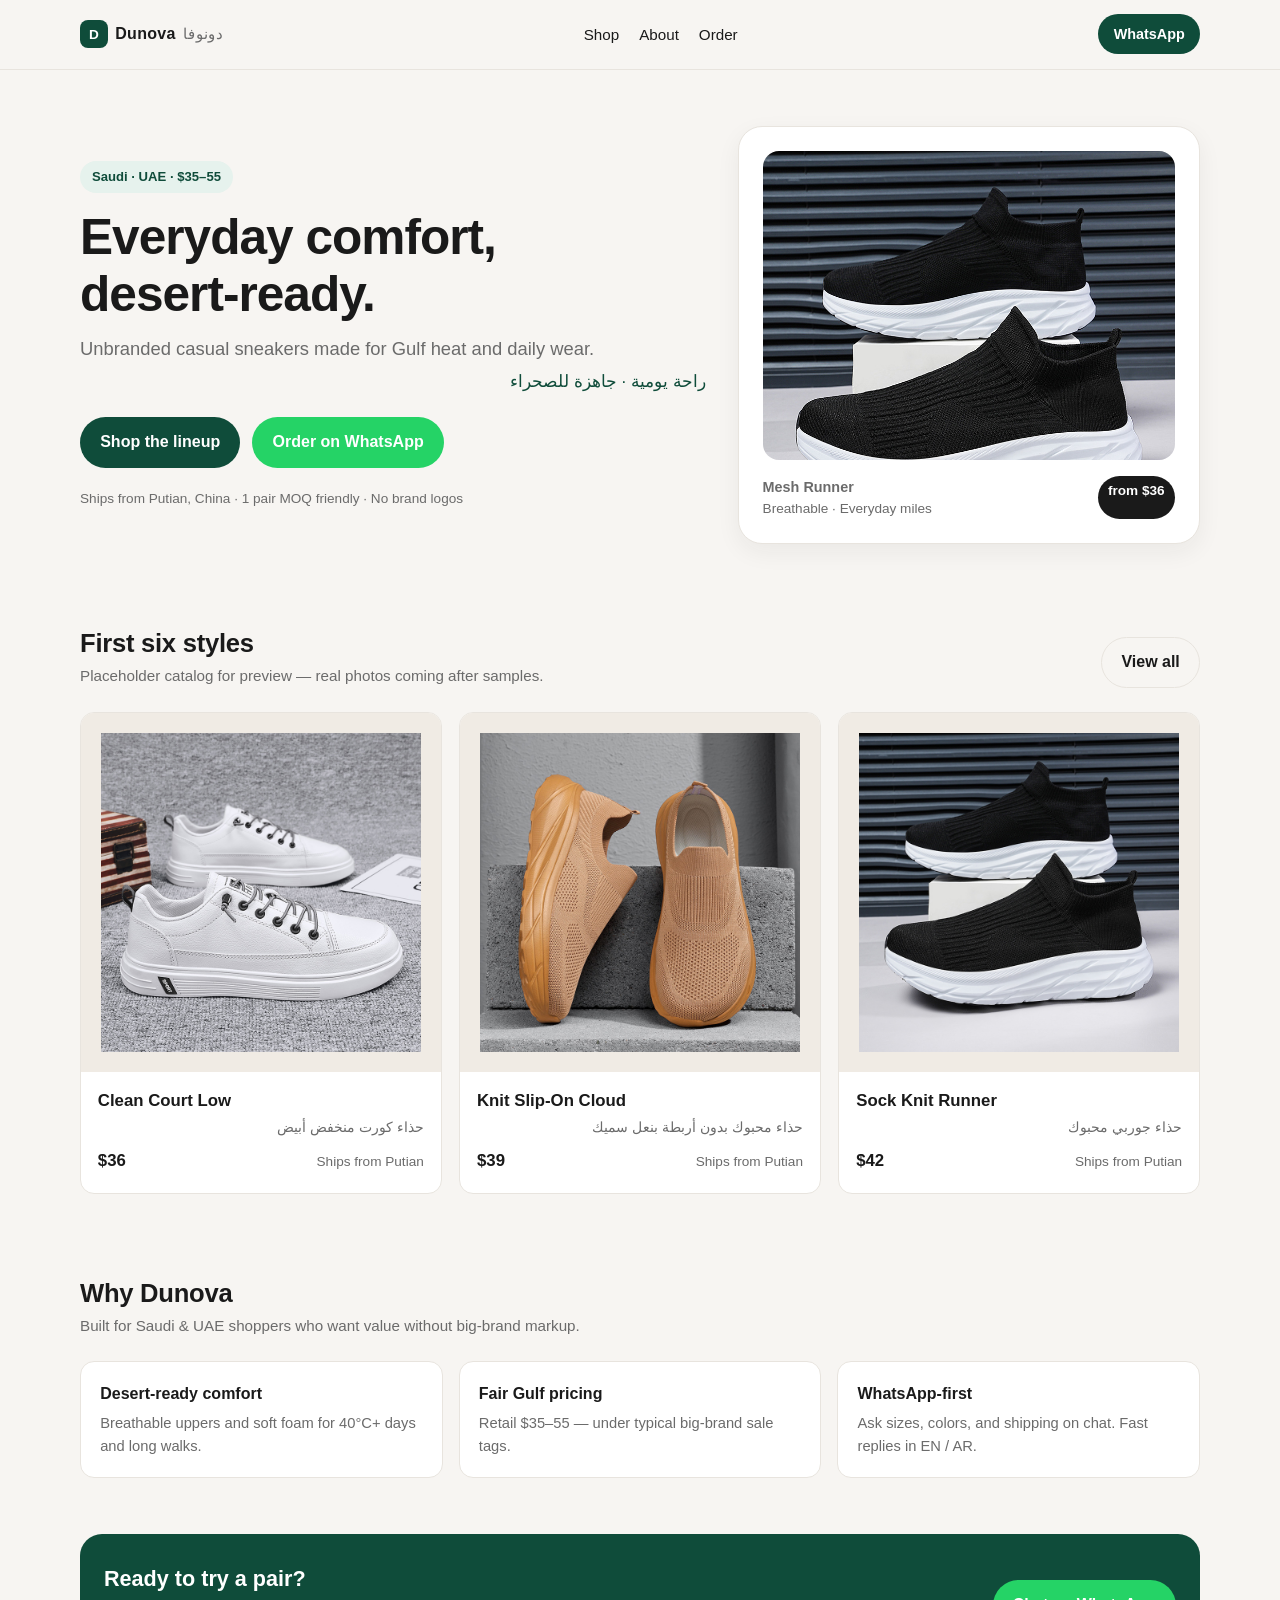
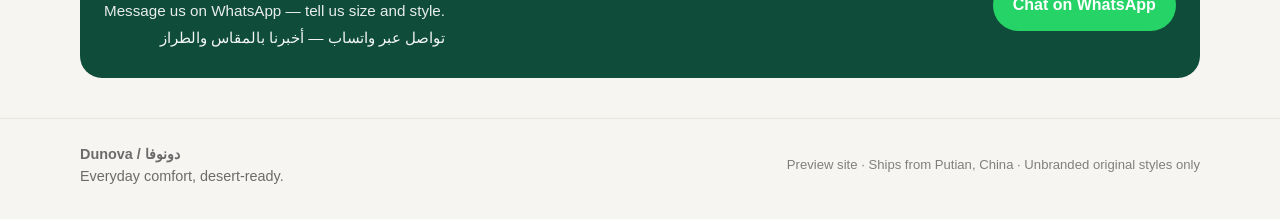
==== index.html @ 98caf00b "Dunova site" ====
<!DOCTYPE html>
<html lang="en">
<head>
  <meta charset="UTF-8" />
  <meta name="viewport" content="width=device-width, initial-scale=1" />
  <title>Dunova — Everyday comfort, desert-ready</title>
  <meta name="description" content="Dunova unbranded casual sneakers for Saudi Arabia and the UAE. $35–55. Ships from Putian, China." />
  <link rel="stylesheet" href="css/style.css" />
</head>
<body>
  <header class="site-header">
    <div class="container nav">
      <a class="logo" href="index.html">
        <span class="mark">D</span>
        <span>Dunova</span>
        <span class="ar">دونوفا</span>
      </a>
      <ul class="nav-links">
        <li><a href="products.html">Shop</a></li>
        <li><a href="about.html">About</a></li>
        <li><a href="#order">Order</a></li>
      </ul>
      <a class="nav-cta" href="https://wa.me/?text=Hi%20Dunova%2C%20I%20want%20to%20order%20sneakers." target="_blank" rel="noopener">WhatsApp</a>
    </div>
  </header>

  <main>
    <section class="container hero">
      <div>
        <div class="hero-badge">Saudi · UAE · $35–55</div>
        <h1>Everyday comfort,<br />desert-ready.</h1>
        <p class="tagline">Unbranded casual sneakers made for Gulf heat and daily wear.</p>
        <p class="tagline-ar">راحة يومية · جاهزة للصحراء</p>
        <div class="hero-actions">
          <a class="btn btn-primary" href="products.html">Shop the lineup</a>
          <a class="btn btn-whatsapp" href="https://wa.me/?text=Hi%20Dunova%2C%20I%20want%20to%20order%20sneakers." target="_blank" rel="noopener">Order on WhatsApp</a>
        </div>
        <p class="muted">Ships from Putian, China · 1 pair MOQ friendly · No brand logos</p>
      </div>
      <aside class="hero-card">
        <div class="visual">
          <img src="images/sock-slipon-1.jpg" alt="Dunova Sock Knit Runner" />
        </div>
        <div class="hero-meta">
          <div>
            <strong>Mesh Runner</strong>
            <div class="muted">Breathable · Everyday miles</div>
          </div>
          <span class="price-chip">from $36</span>
        </div>
      </aside>
    </section>

    <section class="container section">
      <div class="section-head">
        <div>
          <h2>First six styles</h2>
          <p>Placeholder catalog for preview — real photos coming after samples.</p>
        </div>
        <a class="btn btn-ghost" href="products.html">View all</a>
      </div>
      <div class="grid" id="home-grid"></div>
    </section>

    <section class="container section">
      <div class="section-head">
        <div>
          <h2>Why Dunova</h2>
          <p>Built for Saudi &amp; UAE shoppers who want value without big-brand markup.</p>
        </div>
      </div>
      <div class="features">
        <div class="feature">
          <strong>Desert-ready comfort</strong>
          <p>Breathable uppers and soft foam for 40°C+ days and long walks.</p>
        </div>
        <div class="feature">
          <strong>Fair Gulf pricing</strong>
          <p>Retail $35–55 — under typical big-brand sale tags.</p>
        </div>
        <div class="feature">
          <strong>WhatsApp-first</strong>
          <p>Ask sizes, colors, and shipping on chat. Fast replies in EN / AR.</p>
        </div>
      </div>
    </section>

    <section class="container" id="order">
      <div class="cta-band">
        <div>
          <h2>Ready to try a pair?</h2>
          <p>Message us on WhatsApp — tell us size and style.</p>
          <p class="ar">تواصل عبر واتساب — أخبرنا بالمقاس والطراز</p>
        </div>
        <a class="btn btn-whatsapp" href="https://wa.me/?text=Hi%20Dunova%2C%20I%20want%20size%20%26%20style%20info." target="_blank" rel="noopener">Chat on WhatsApp</a>
      </div>
    </section>
  </main>

  <footer class="site-footer">
    <div class="container footer-row">
      <div>
        <strong>Dunova / دونوفا</strong>
        <div>Everyday comfort, desert-ready.</div>
      </div>
      <div class="footer-note">Preview site · Ships from Putian, China · Unbranded original styles only</div>
    </div>
  </footer>

  <script src="js/products.js"></script>
  <script>
    document.getElementById("home-grid").innerHTML =
      window.DUNOVA_PRODUCTS.map(window.dunovaProductCard).join("");
  </script>
</body>
</html>
---- css/style.css ----
:root {
  --bg: #f7f5f2;
  --surface: #ffffff;
  --ink: #1a1a1a;
  --muted: #6b6b6b;
  --accent: #0f4c3a;
  --accent-soft: #e6f2ed;
  --sand: #d4a574;
  --border: #e8e4de;
  --radius: 14px;
  --shadow: 0 8px 24px rgba(26, 26, 26, 0.06);
  --max: 1120px;
  --font: "Segoe UI", "Helvetica Neue", Arial, "Noto Sans Arabic", sans-serif;
}

* { box-sizing: border-box; margin: 0; padding: 0; }

html { scroll-behavior: smooth; }

body {
  font-family: var(--font);
  background: var(--bg);
  color: var(--ink);
  line-height: 1.55;
  min-height: 100vh;
}

a { color: inherit; text-decoration: none; }
img, svg { display: block; max-width: 100%; }

.container { width: min(100% - 2rem, var(--max)); margin-inline: auto; }

/* Header */
.site-header {
  position: sticky;
  top: 0;
  z-index: 50;
  background: rgba(247, 245, 242, 0.92);
  backdrop-filter: blur(10px);
  border-bottom: 1px solid var(--border);
}

.nav {
  display: flex;
  align-items: center;
  justify-content: space-between;
  gap: 1rem;
  padding: 0.9rem 0;
}

.logo {
  display: flex;
  align-items: baseline;
  gap: 0.45rem;
  font-weight: 700;
  letter-spacing: 0.02em;
}

.logo .mark {
  width: 28px;
  height: 28px;
  border-radius: 8px;
  background: var(--accent);
  color: #fff;
  display: grid;
  place-items: center;
  font-size: 0.85rem;
}

.logo .ar {
  font-weight: 500;
  color: var(--muted);
  font-size: 0.95rem;
}

.nav-links {
  display: flex;
  gap: 1.25rem;
  list-style: none;
  font-size: 0.95rem;
}

.nav-links a:hover { color: var(--accent); }

.nav-cta {
  background: var(--accent);
  color: #fff !important;
  padding: 0.55rem 0.95rem;
  border-radius: 999px;
  font-size: 0.9rem;
  font-weight: 600;
}

.nav-cta:hover { filter: brightness(1.08); }

/* Hero */
.hero {
  padding: 3.5rem 0 2.5rem;
  display: grid;
  grid-template-columns: 1.15fr 0.85fr;
  gap: 2rem;
  align-items: center;
}

.hero-badge {
  display: inline-flex;
  align-items: center;
  gap: 0.4rem;
  background: var(--accent-soft);
  color: var(--accent);
  padding: 0.35rem 0.75rem;
  border-radius: 999px;
  font-size: 0.82rem;
  font-weight: 600;
  margin-bottom: 1rem;
}

.hero h1 {
  font-size: clamp(2rem, 4vw, 3.1rem);
  line-height: 1.15;
  letter-spacing: -0.02em;
  margin-bottom: 0.75rem;
}

.hero .tagline {
  font-size: 1.15rem;
  color: var(--muted);
  margin-bottom: 0.35rem;
}

.hero .tagline-ar {
  direction: rtl;
  font-size: 1.05rem;
  color: var(--accent);
  margin-bottom: 1.4rem;
}

.hero-actions {
  display: flex;
  flex-wrap: wrap;
  gap: 0.75rem;
  margin-bottom: 1.25rem;
}

.btn {
  display: inline-flex;
  align-items: center;
  justify-content: center;
  gap: 0.4rem;
  padding: 0.75rem 1.2rem;
  border-radius: 999px;
  font-weight: 600;
  border: 1px solid transparent;
  cursor: pointer;
  transition: 0.15s ease;
}

.btn-primary { background: var(--accent); color: #fff; }
.btn-primary:hover { filter: brightness(1.08); }

.btn-ghost {
  background: transparent;
  border-color: var(--border);
  color: var(--ink);
}
.btn-ghost:hover { border-color: var(--accent); color: var(--accent); }

.btn-whatsapp {
  background: #25d366;
  color: #fff;
}
.btn-whatsapp:hover { filter: brightness(1.05); }

.hero-card {
  background: var(--surface);
  border: 1px solid var(--border);
  border-radius: 24px;
  padding: 1.5rem;
  box-shadow: var(--shadow);
}

.hero-card .visual {
  aspect-ratio: 4/3;
  border-radius: 16px;
  overflow: hidden;
  background: linear-gradient(145deg, #eef6f2, #f4ebe1);
  margin-bottom: 1rem;
}

.hero-meta {
  display: flex;
  justify-content: space-between;
  gap: 1rem;
  font-size: 0.9rem;
  color: var(--muted);
}

.price-chip {
  background: var(--ink);
  color: #fff;
  padding: 0.25rem 0.65rem;
  border-radius: 999px;
  font-weight: 600;
  font-size: 0.85rem;
}

/* Sections */
.section { padding: 2.5rem 0; }
.section-head {
  display: flex;
  justify-content: space-between;
  align-items: end;
  gap: 1rem;
  margin-bottom: 1.5rem;
}
.section-head h2 {
  font-size: 1.6rem;
  letter-spacing: -0.01em;
}
.section-head p { color: var(--muted); font-size: 0.95rem; }

/* Product grid */
.grid {
  display: grid;
  grid-template-columns: repeat(3, 1fr);
  gap: 1.1rem;
}

.card {
  background: var(--surface);
  border: 1px solid var(--border);
  border-radius: var(--radius);
  overflow: hidden;
  transition: transform 0.15s ease, box-shadow 0.15s ease;
}
.card:hover {
  transform: translateY(-3px);
  box-shadow: var(--shadow);
}

.card-media {
  aspect-ratio: 1;
  background: #f0ebe4;
  display: grid;
  place-items: center;
  padding: 1.25rem;
}

.card-body { padding: 1rem 1.05rem 1.2rem; }
.card-body h3 { font-size: 1.05rem; margin-bottom: 0.2rem; }
.card-body .ar-line {
  direction: rtl;
  color: var(--muted);
  font-size: 0.88rem;
  margin-bottom: 0.55rem;
}
.card-foot {
  display: flex;
  justify-content: space-between;
  align-items: center;
}
.price { font-weight: 700; font-size: 1.05rem; }
.muted { color: var(--muted); font-size: 0.85rem; }

/* Features */
.features {
  display: grid;
  grid-template-columns: repeat(3, 1fr);
  gap: 1rem;
}
.feature {
  background: var(--surface);
  border: 1px solid var(--border);
  border-radius: var(--radius);
  padding: 1.2rem;
}
.feature strong { display: block; margin-bottom: 0.35rem; }
.feature p { color: var(--muted); font-size: 0.92rem; }

/* CTA band */
.cta-band {
  margin: 1rem 0 2.5rem;
  background: var(--accent);
  color: #fff;
  border-radius: 22px;
  padding: 1.75rem 1.5rem;
  display: flex;
  justify-content: space-between;
  align-items: center;
  gap: 1rem;
  flex-wrap: wrap;
}
.cta-band h2 { font-size: 1.35rem; margin-bottom: 0.25rem; }
.cta-band p { opacity: 0.9; font-size: 0.95rem; }
.cta-band .ar { direction: rtl; opacity: 0.95; margin-top: 0.2rem; }

/* About / detail */
.page-hero {
  padding: 2.5rem 0 1rem;
}
.page-hero h1 { font-size: clamp(1.8rem, 3vw, 2.4rem); margin-bottom: 0.4rem; }
.page-hero p { color: var(--muted); max-width: 40rem; }

.prose {
  background: var(--surface);
  border: 1px solid var(--border);
  border-radius: var(--radius);
  padding: 1.5rem;
  margin: 1rem 0 2.5rem;
}
.prose p + p { margin-top: 0.9rem; }
.prose .ar-block {
  direction: rtl;
  background: var(--accent-soft);
  color: var(--accent);
  padding: 0.9rem 1rem;
  border-radius: 10px;
  margin-top: 1rem;
}

.detail {
  display: grid;
  grid-template-columns: 1fr 1fr;
  gap: 1.5rem;
  margin: 1rem 0 2.5rem;
}
.detail-media {
  background: var(--surface);
  border: 1px solid var(--border);
  border-radius: 18px;
  padding: 1.5rem;
  display: grid;
  place-items: center;
  min-height: 320px;
}
.detail-info {
  background: var(--surface);
  border: 1px solid var(--border);
  border-radius: 18px;
  padding: 1.5rem;
}
.detail-info h1 { font-size: 1.8rem; margin-bottom: 0.25rem; }
.detail-info .ar-line { direction: rtl; color: var(--muted); margin-bottom: 0.8rem; }
.detail-info .price { font-size: 1.5rem; margin-bottom: 1rem; }
.detail-info ul { margin: 0.8rem 0 1.2rem 1.1rem; color: var(--muted); }
.detail-info li { margin: 0.3rem 0; }
.size-row { display: flex; flex-wrap: wrap; gap: 0.4rem; margin: 0.8rem 0 1.2rem; }
.size-chip {
  border: 1px solid var(--border);
  border-radius: 8px;
  padding: 0.4rem 0.65rem;
  font-size: 0.9rem;
  background: #fff;
}
.size-chip.active { border-color: var(--accent); background: var(--accent-soft); color: var(--accent); font-weight: 600; }

.actions { display: flex; flex-wrap: wrap; gap: 0.6rem; }

/* Footer */
.site-footer {
  border-top: 1px solid var(--border);
  padding: 1.5rem 0 2rem;
  color: var(--muted);
  font-size: 0.9rem;
}
.footer-row {
  display: flex;
  justify-content: space-between;
  gap: 1rem;
  flex-wrap: wrap;
  align-items: center;
}
.footer-note { font-size: 0.82rem; opacity: 0.85; }

/* Responsive */
@media (max-width: 900px) {
  .hero, .detail, .grid, .features { grid-template-columns: 1fr 1fr; }
  .hero { grid-template-columns: 1fr; }
}
@media (max-width: 640px) {
  .nav-links { display: none; }
  .grid, .features, .detail { grid-template-columns: 1fr; }
  .hero { padding-top: 2rem; }
}
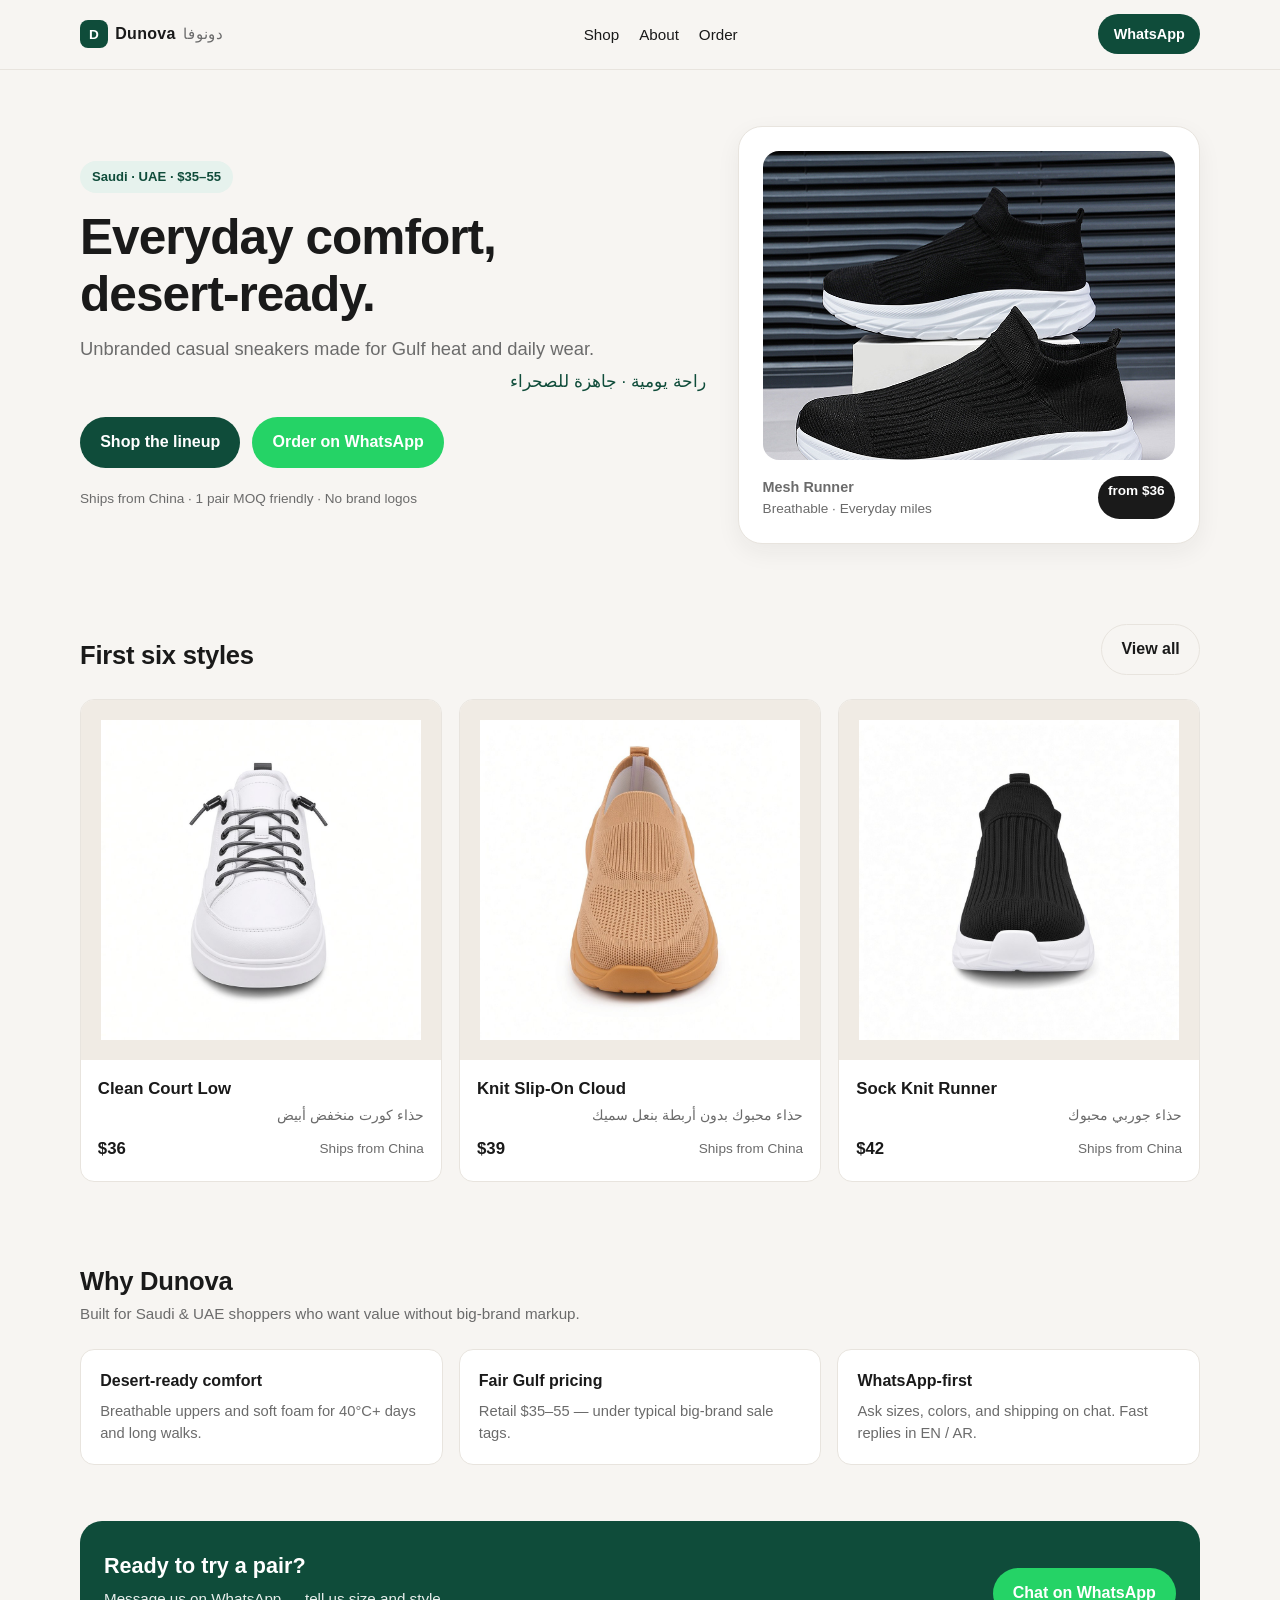
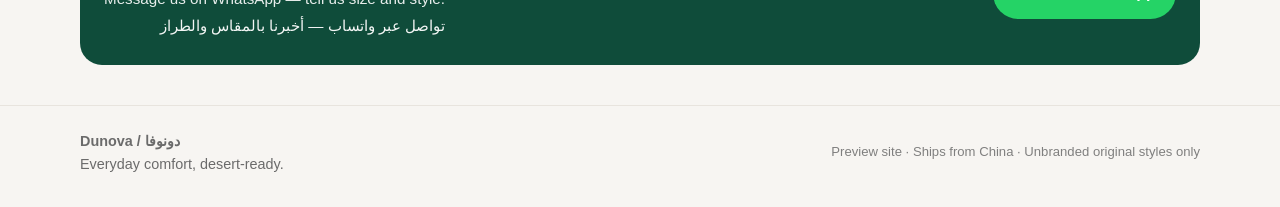
==== commit 9a81fe2d: "Own product image sets (4 white-bg views + model shot); Ships from China; remove placeholder text" ====
--- a/index.html
+++ b/index.html
@@ -4,7 +4,7 @@
   <meta charset="UTF-8" />
   <meta name="viewport" content="width=device-width, initial-scale=1" />
   <title>Dunova — Everyday comfort, desert-ready</title>
-  <meta name="description" content="Dunova unbranded casual sneakers for Saudi Arabia and the UAE. $35–55. Ships from Putian, China." />
+  <meta name="description" content="Dunova unbranded casual sneakers for Saudi Arabia and the UAE. $35–55. Ships from China." />
   <link rel="stylesheet" href="css/style.css" />
 </head>
 <body>
@@ -35,7 +35,7 @@
           <a class="btn btn-primary" href="products.html">Shop the lineup</a>
           <a class="btn btn-whatsapp" href="https://wa.me/?text=Hi%20Dunova%2C%20I%20want%20to%20order%20sneakers." target="_blank" rel="noopener">Order on WhatsApp</a>
         </div>
-        <p class="muted">Ships from Putian, China · 1 pair MOQ friendly · No brand logos</p>
+        <p class="muted">Ships from China · 1 pair MOQ friendly · No brand logos</p>
       </div>
       <aside class="hero-card">
         <div class="visual">
@@ -55,7 +55,6 @@
       <div class="section-head">
         <div>
           <h2>First six styles</h2>
-          <p>Placeholder catalog for preview — real photos coming after samples.</p>
         </div>
         <a class="btn btn-ghost" href="products.html">View all</a>
       </div>
@@ -103,7 +102,7 @@
         <strong>Dunova / دونوفا</strong>
         <div>Everyday comfort, desert-ready.</div>
       </div>
-      <div class="footer-note">Preview site · Ships from Putian, China · Unbranded original styles only</div>
+      <div class="footer-note">Preview site · Ships from China · Unbranded original styles only</div>
     </div>
   </footer>
 
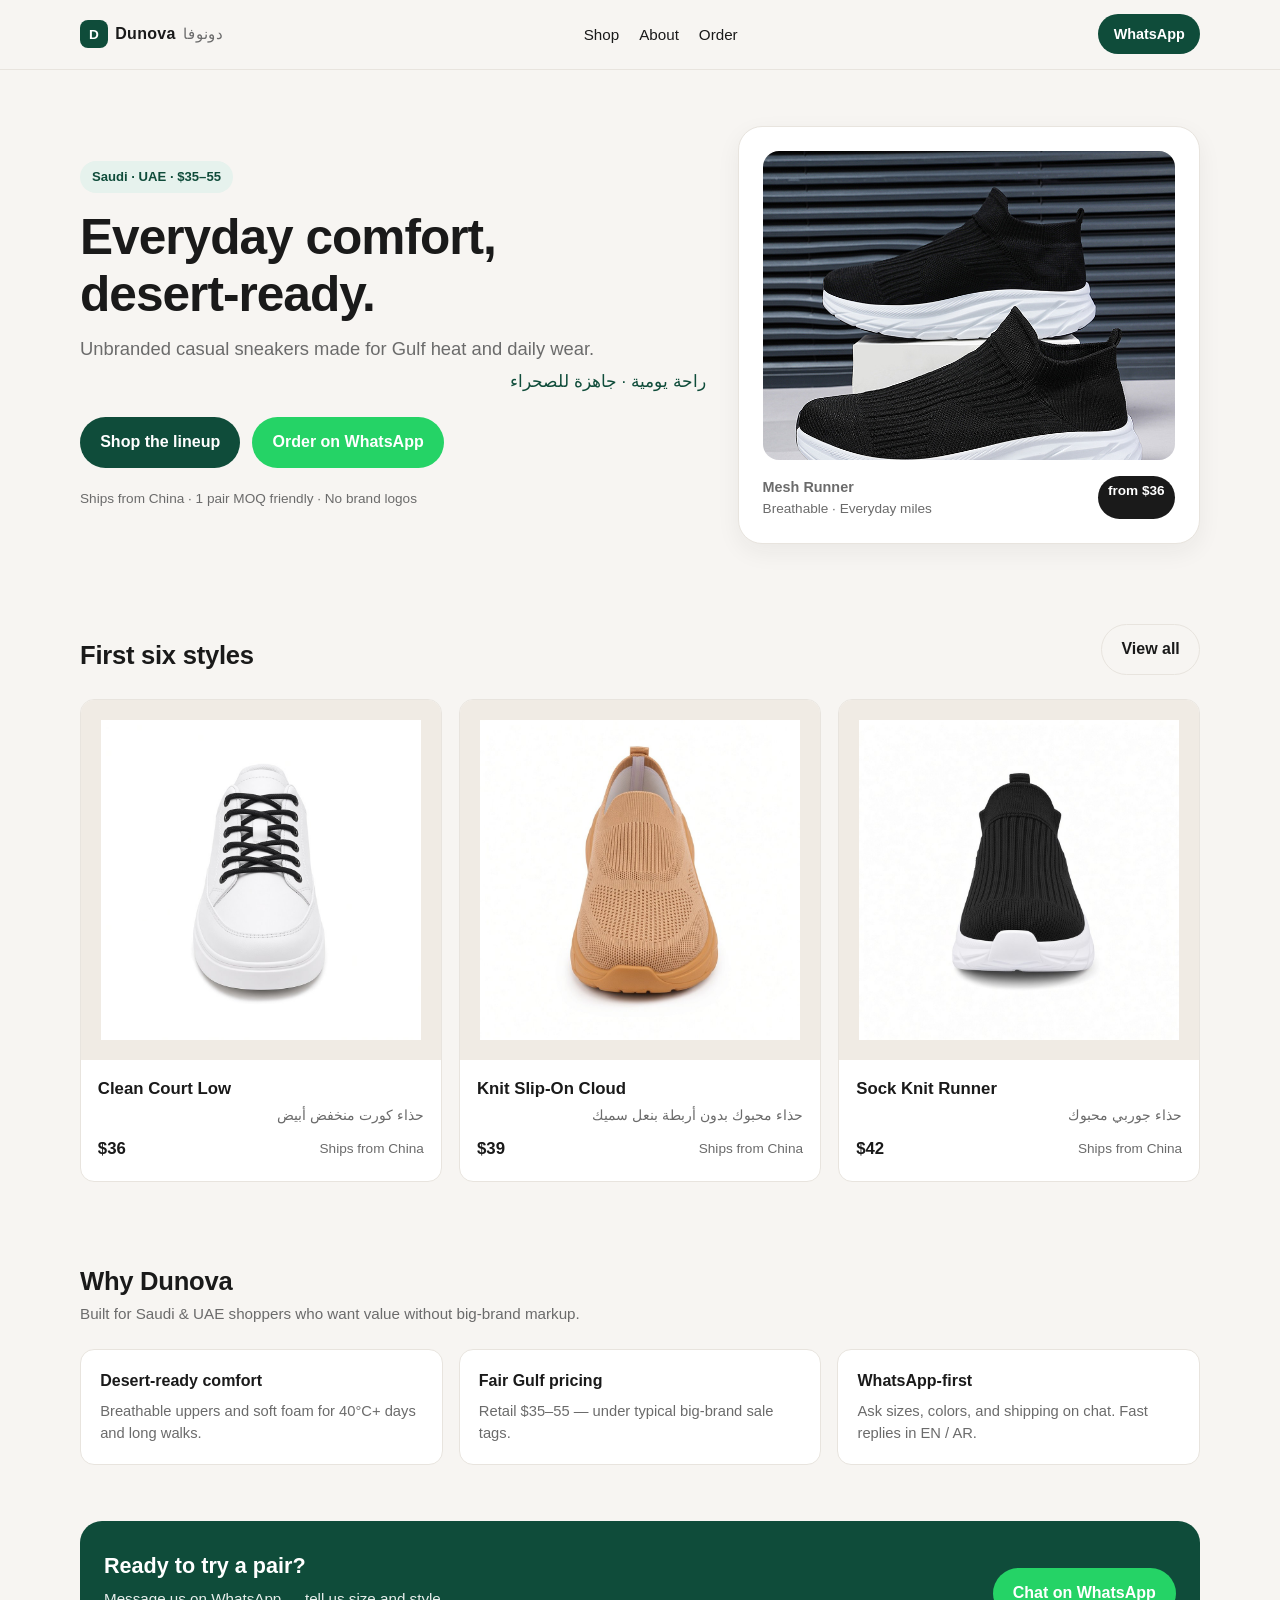
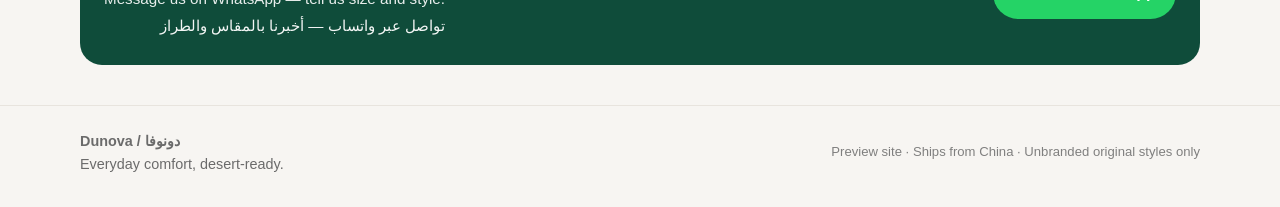
==== commit 1f1df1f1: "WhatsApp order number +86 17605943241" ====
--- a/index.html
+++ b/index.html
@@ -20,7 +20,7 @@
         <li><a href="about.html">About</a></li>
         <li><a href="#order">Order</a></li>
       </ul>
-      <a class="nav-cta" href="https://wa.me/?text=Hi%20Dunova%2C%20I%20want%20to%20order%20sneakers." target="_blank" rel="noopener">WhatsApp</a>
+      <a class="nav-cta" href="https://wa.me/8617605943241?text=Hi%20Dunova%2C%20I%20want%20to%20order%20sneakers." target="_blank" rel="noopener">WhatsApp</a>
     </div>
   </header>
 
@@ -33,7 +33,7 @@
         <p class="tagline-ar">راحة يومية · جاهزة للصحراء</p>
         <div class="hero-actions">
           <a class="btn btn-primary" href="products.html">Shop the lineup</a>
-          <a class="btn btn-whatsapp" href="https://wa.me/?text=Hi%20Dunova%2C%20I%20want%20to%20order%20sneakers." target="_blank" rel="noopener">Order on WhatsApp</a>
+          <a class="btn btn-whatsapp" href="https://wa.me/8617605943241?text=Hi%20Dunova%2C%20I%20want%20to%20order%20sneakers." target="_blank" rel="noopener">Order on WhatsApp</a>
         </div>
         <p class="muted">Ships from China · 1 pair MOQ friendly · No brand logos</p>
       </div>
@@ -91,7 +91,7 @@
           <p>Message us on WhatsApp — tell us size and style.</p>
           <p class="ar">تواصل عبر واتساب — أخبرنا بالمقاس والطراز</p>
         </div>
-        <a class="btn btn-whatsapp" href="https://wa.me/?text=Hi%20Dunova%2C%20I%20want%20size%20%26%20style%20info." target="_blank" rel="noopener">Chat on WhatsApp</a>
+        <a class="btn btn-whatsapp" href="https://wa.me/8617605943241?text=Hi%20Dunova%2C%20I%20want%20size%20%26%20style%20info." target="_blank" rel="noopener">Chat on WhatsApp</a>
       </div>
     </section>
   </main>
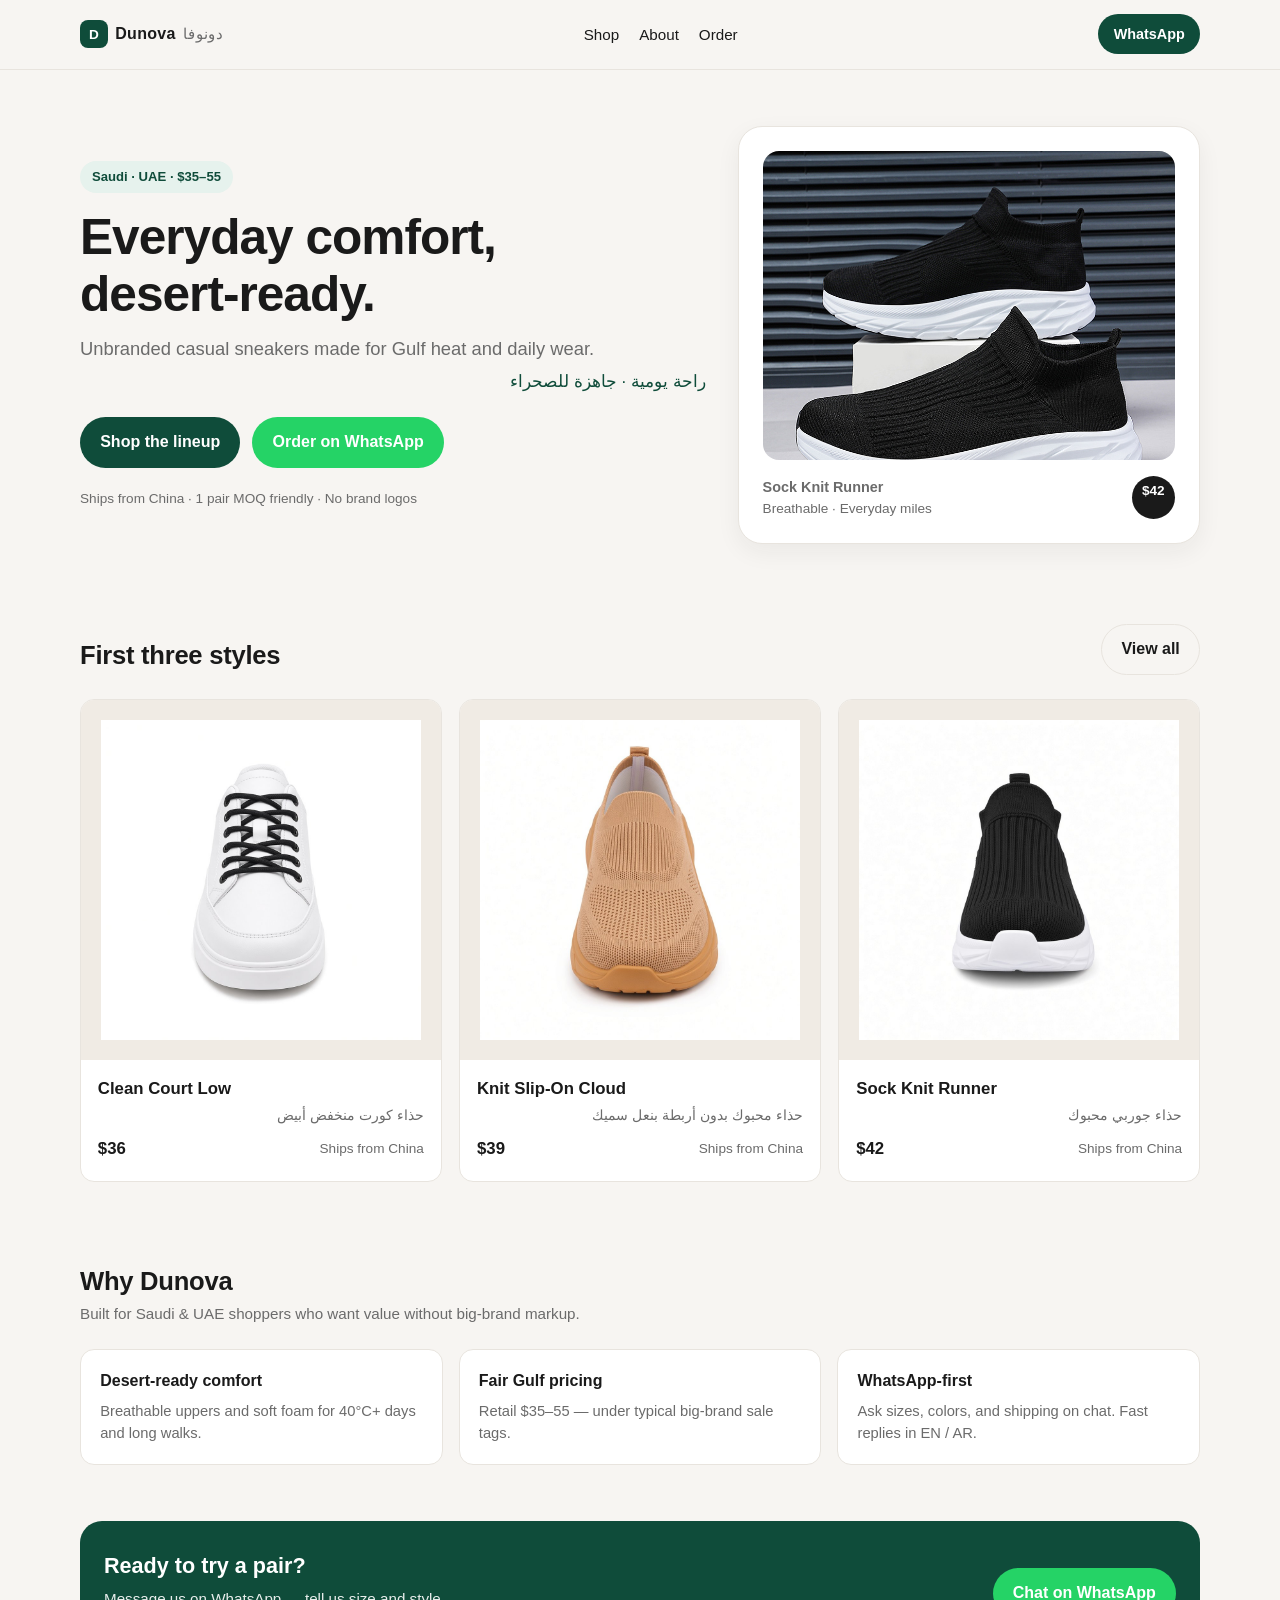
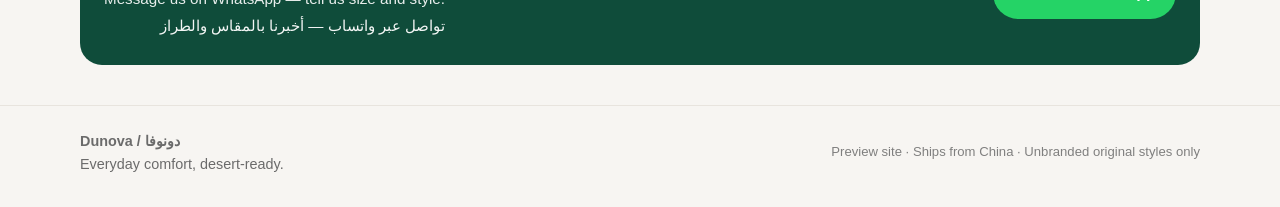
==== commit 49778fa5: "Hero: Sock Knit Runner $42; colour names match photos; three styles" ====
--- a/index.html
+++ b/index.html
@@ -43,10 +43,10 @@
         </div>
         <div class="hero-meta">
           <div>
-            <strong>Mesh Runner</strong>
+            <strong>Sock Knit Runner</strong>
             <div class="muted">Breathable · Everyday miles</div>
           </div>
-          <span class="price-chip">from $36</span>
+          <span class="price-chip">$42</span>
         </div>
       </aside>
     </section>
@@ -54,7 +54,7 @@
     <section class="container section">
       <div class="section-head">
         <div>
-          <h2>First six styles</h2>
+          <h2>First three styles</h2>
         </div>
         <a class="btn btn-ghost" href="products.html">View all</a>
       </div>
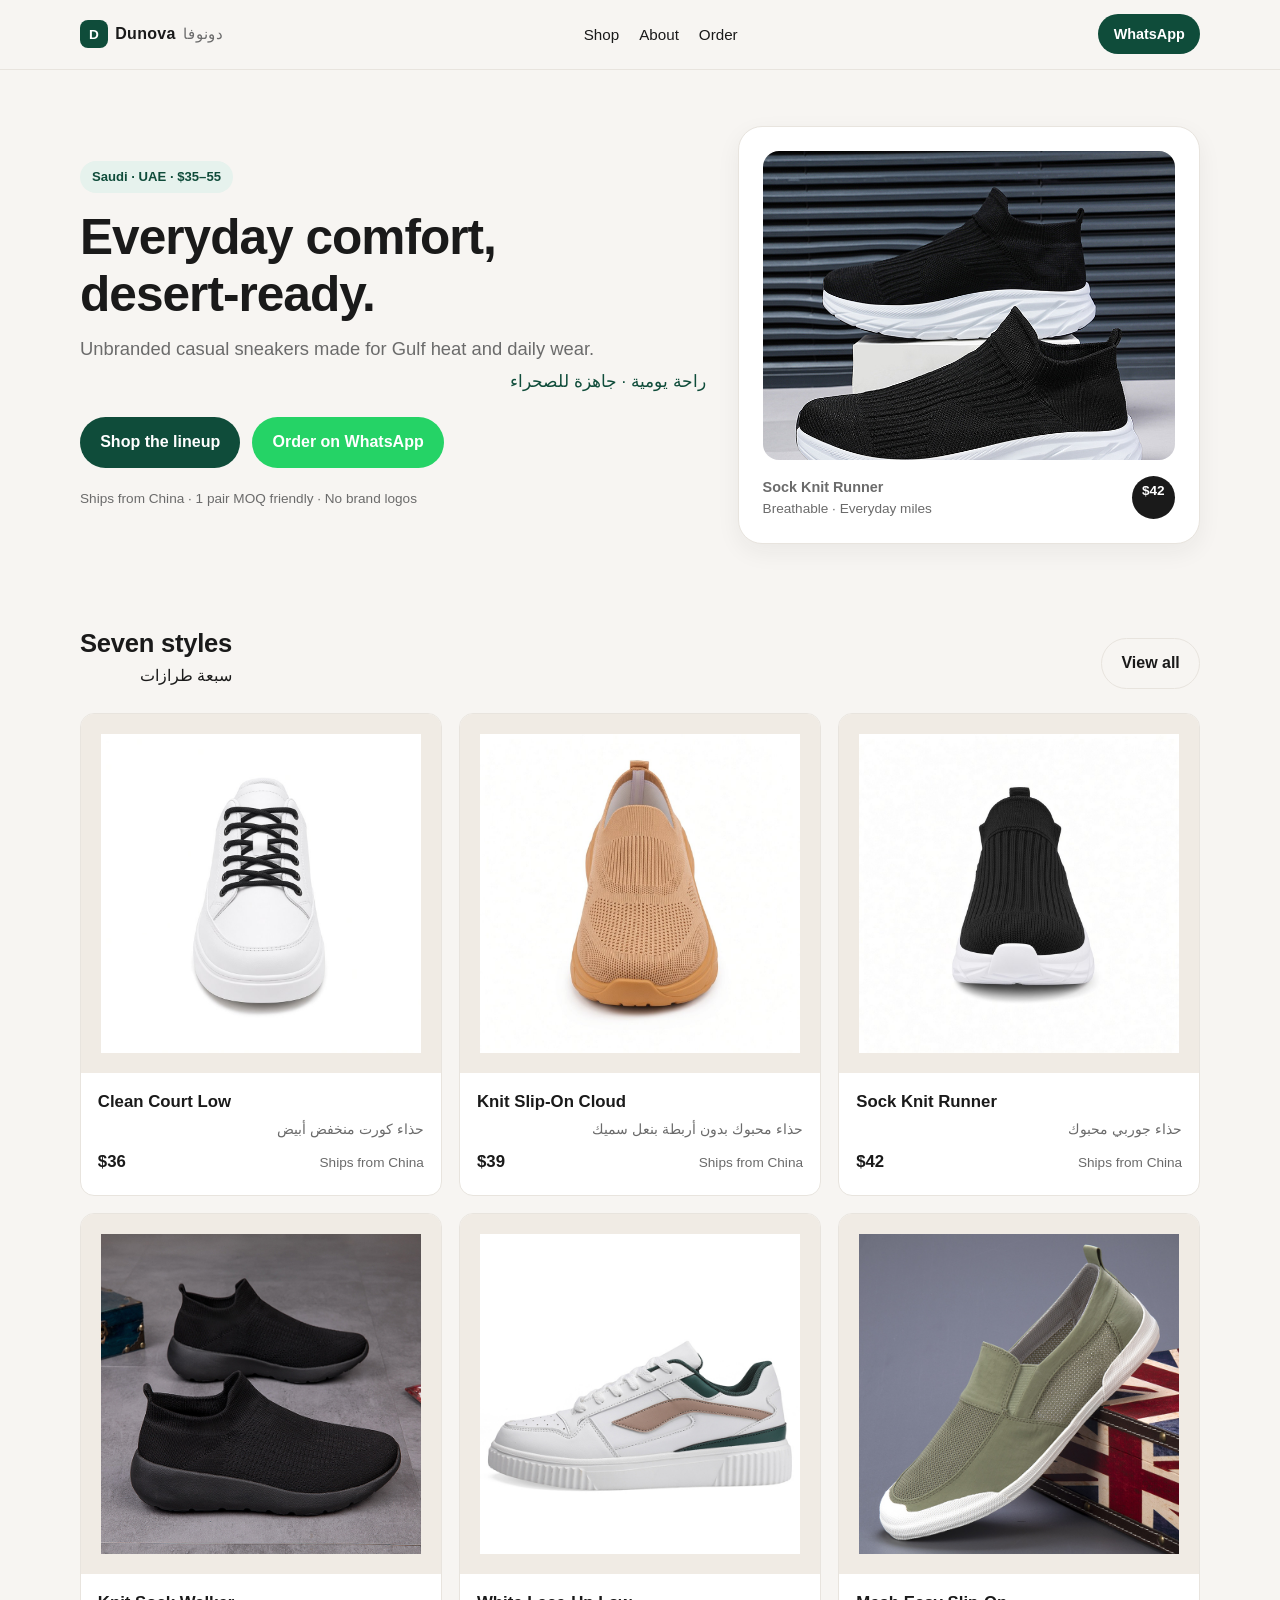
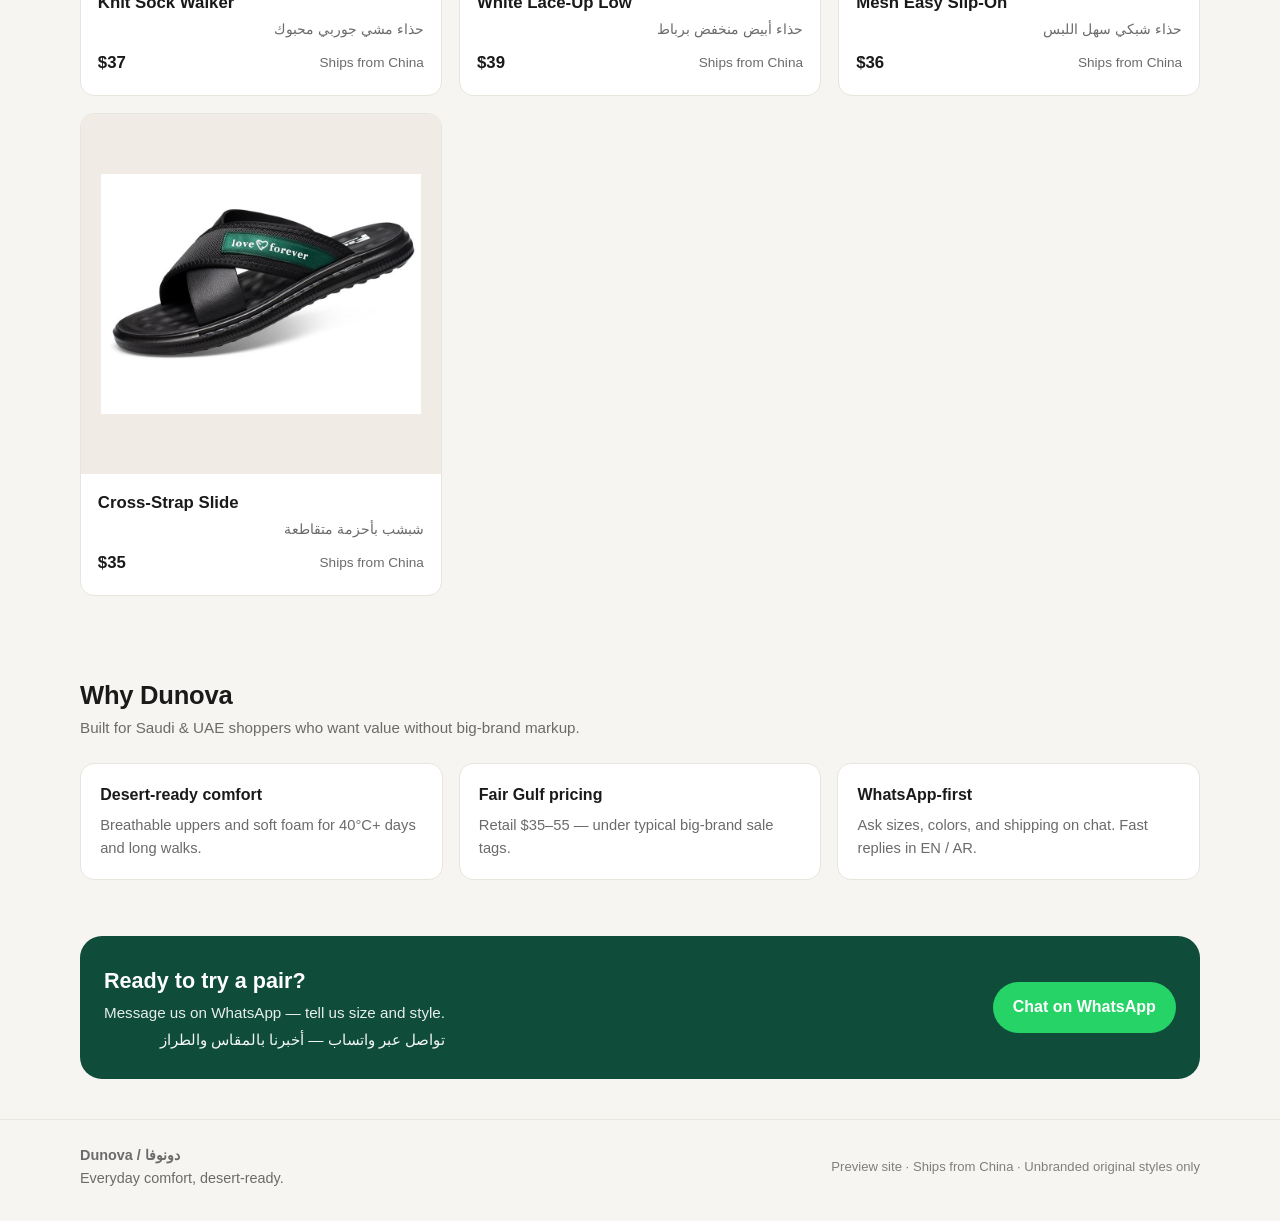
==== commit 352d60e3: "Add 4 products: knit sock walker, white lace-up, mesh slip-on, cross-strap slide" ====
--- a/index.html
+++ b/index.html
@@ -54,7 +54,8 @@
     <section class="container section">
       <div class="section-head">
         <div>
-          <h2>First three styles</h2>
+          <h2>Seven styles</h2>
+          <div class="ar-line" style="direction:rtl;">سبعة طرازات</div>
         </div>
         <a class="btn btn-ghost" href="products.html">View all</a>
       </div>
